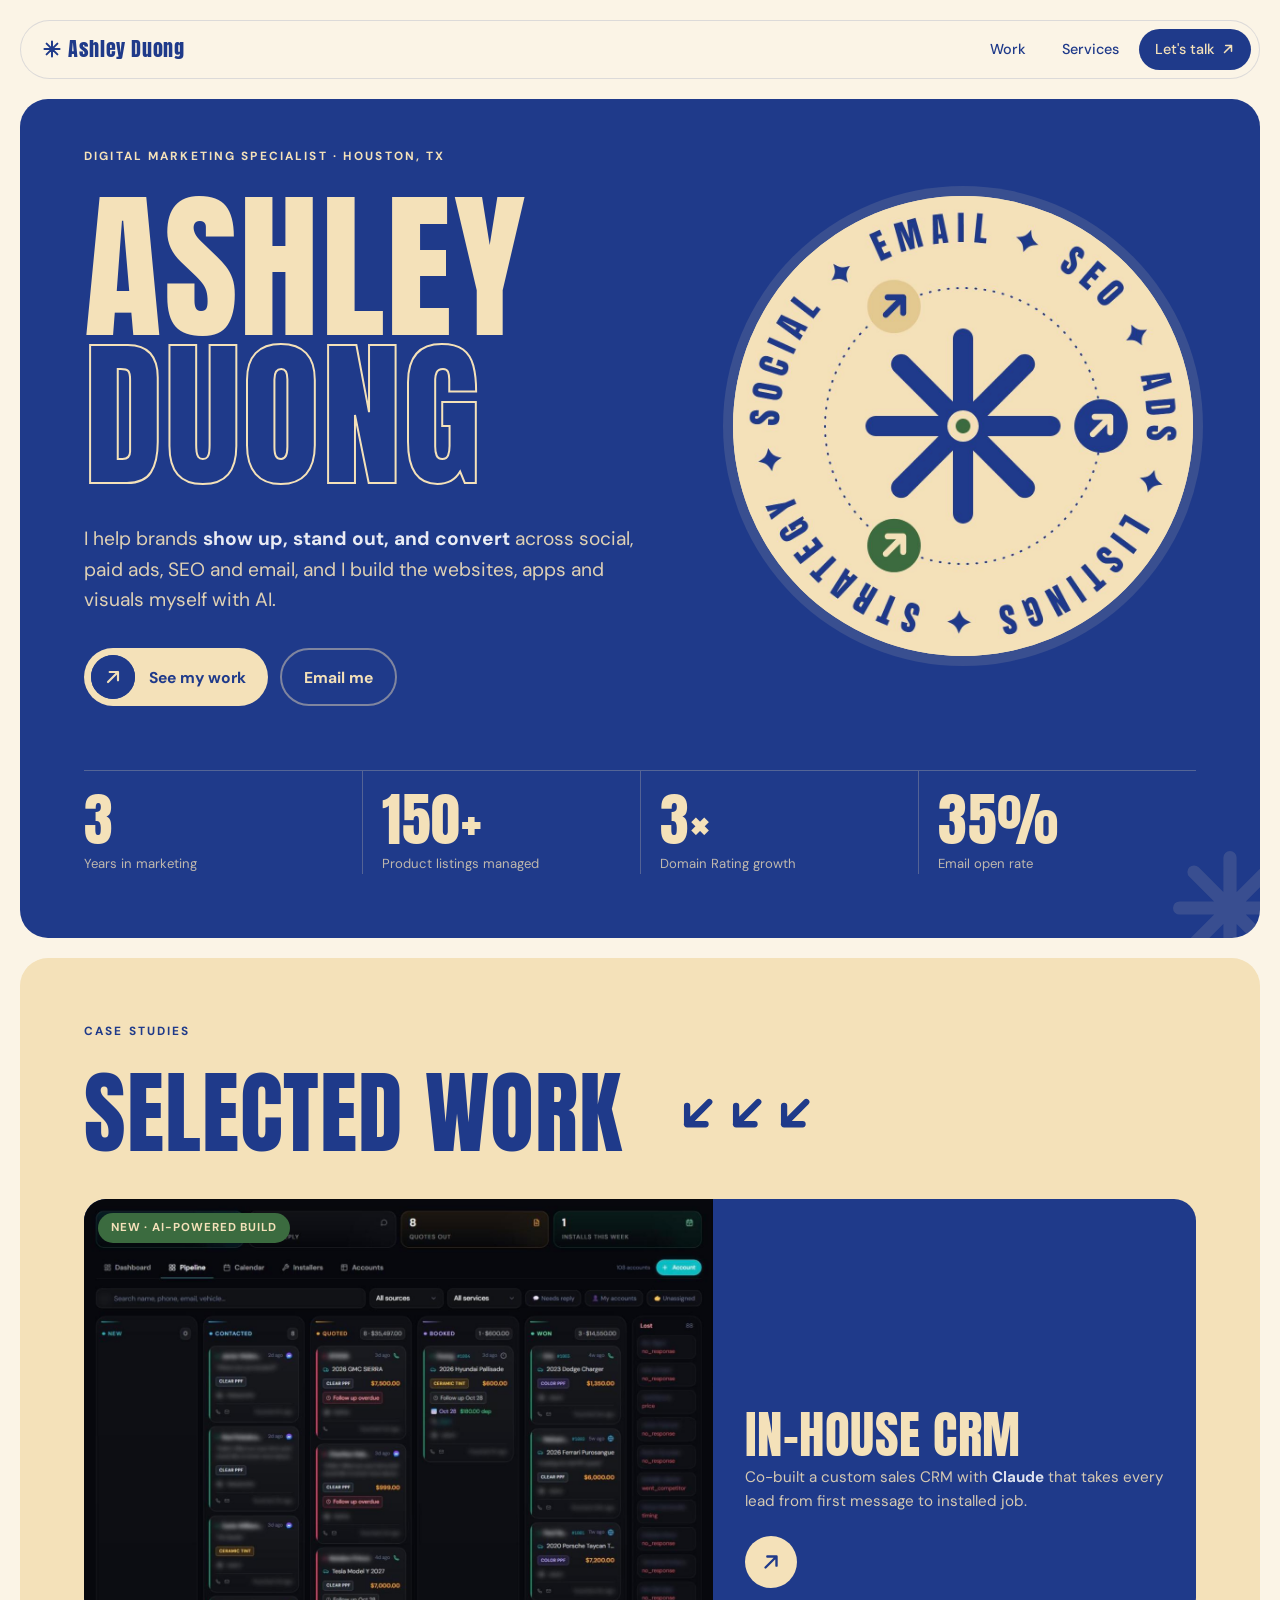
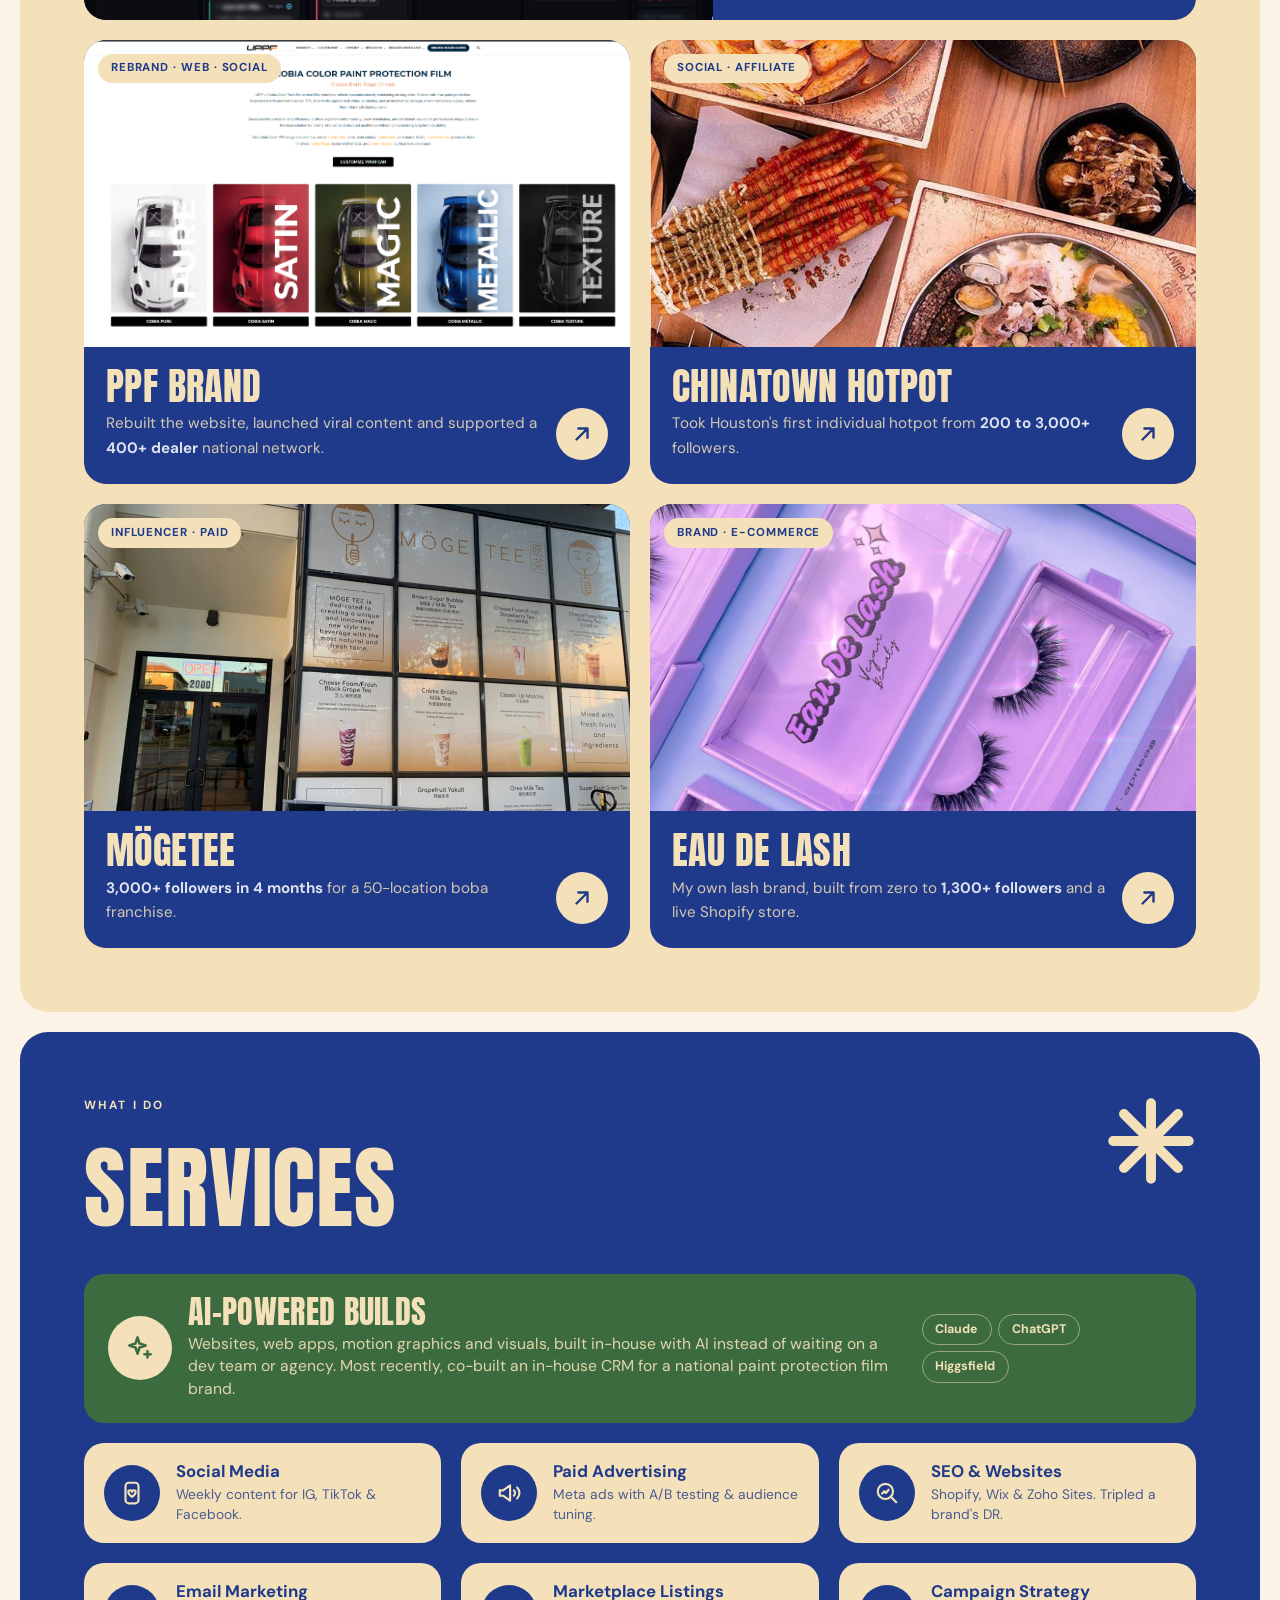
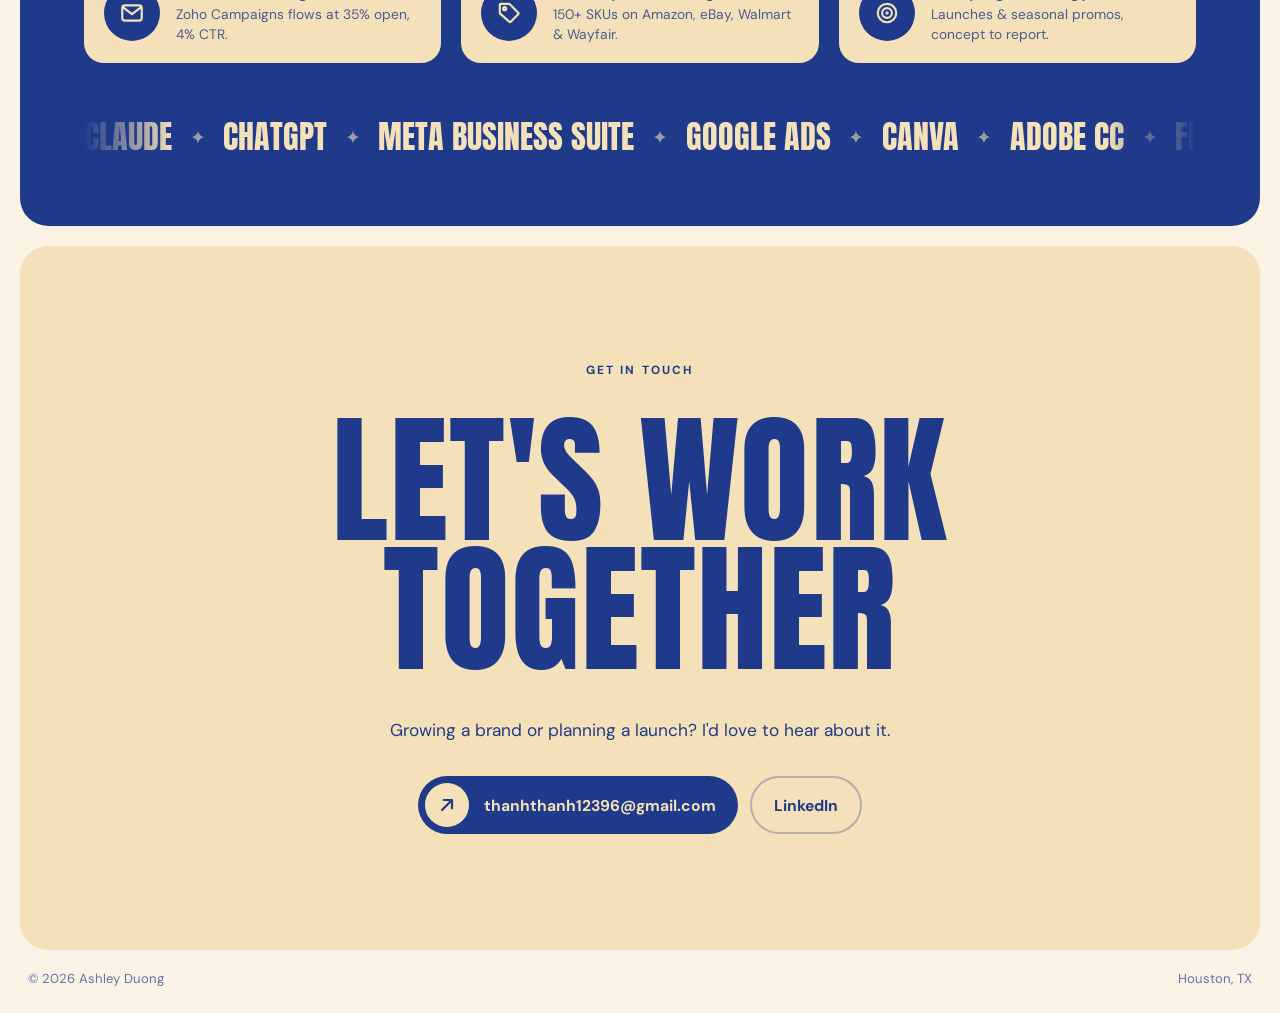
==== v2/index.html @ 80ffd915 "Remove 'I grow brands' tagline from hero title Co-Authored-By: Claude Sonnet 4.6 <noreply@anthropic." ====
<!DOCTYPE html>
<html lang="en">
<head>
  <meta charset="UTF-8" />
  <meta name="viewport" content="width=device-width, initial-scale=1.0" />
  <title>Ashley Duong · Digital Marketing Specialist</title>
  <meta name="description" content="Ashley Duong, Houston-based digital marketer: social, paid ads, SEO, email and e-commerce listings." />
  <link rel="preconnect" href="https://fonts.googleapis.com" />
  <link rel="preconnect" href="https://fonts.gstatic.com" crossorigin />
  <link href="https://fonts.googleapis.com/css2?family=Anton&family=DM+Sans:opsz,wght@9..40,400;9..40,500;9..40,700&display=swap" rel="stylesheet" />
  <link rel="stylesheet" href="assets/site.css" />
</head>
<body>

  <!-- icon sprite -->
  <svg width="0" height="0" style="position:absolute" aria-hidden="true">
    <symbol id="i-arrow" viewBox="0 0 24 24"><path d="M6 18 18 6M8 6h10v10" fill="none" stroke="currentColor" stroke-width="2.6" stroke-linecap="round" stroke-linejoin="round"/></symbol>
    <symbol id="i-chev" viewBox="0 0 24 24"><path d="M18 6 6 18M6 8v10h10" fill="none" stroke="currentColor" stroke-width="3.4" stroke-linecap="round" stroke-linejoin="round"/></symbol>
    <symbol id="i-burst" viewBox="0 0 100 100"><g stroke="currentColor" stroke-width="11" stroke-linecap="round"><path d="M50 8v84M8 50h84M20 20l60 60M80 20 20 80"/></g></symbol>
    <!-- service icons: simple monoline, styled by .service-icon svg -->
    <symbol id="s-social" viewBox="0 0 24 24"><rect x="6" y="2.5" width="12" height="19" rx="3"/><path d="M12 15.6s-3.3-2-3.3-4.2a1.65 1.65 0 0 1 3.3-.5 1.65 1.65 0 0 1 3.3.5c0 2.2-3.3 4.2-3.3 4.2z"/></symbol>
    <symbol id="s-ads" viewBox="0 0 24 24"><path d="M3.5 9.5v5h3l6.5 4.5v-14l-6.5 4.5z"/><path d="M16.5 9.5a3.5 3.5 0 0 1 0 5M19.5 7a7 7 0 0 1 0 10"/></symbol>
    <symbol id="s-seo" viewBox="0 0 24 24"><circle cx="10.5" cy="10.5" r="7"/><path d="m15.5 15.5 5 5M7.5 12.5l2-2 1.5 1.5 2.5-3"/></symbol>
    <symbol id="s-email" viewBox="0 0 24 24"><rect x="3" y="5" width="18" height="14" rx="2.5"/><path d="m3.8 6.8 8.2 6.2 8.2-6.2"/></symbol>
    <symbol id="s-listings" viewBox="0 0 24 24"><path d="M3.5 12.3V4.5a1 1 0 0 1 1-1h7.8l8.2 8.2a1 1 0 0 1 0 1.4l-6.9 6.9a1 1 0 0 1-1.4 0z"/><circle cx="8" cy="8" r="1.4"/></symbol>
    <symbol id="s-ai" viewBox="0 0 24 24"><path d="M10 3.5 11.6 8.4 16.5 10l-4.9 1.6L10 16.5l-1.6-4.9L3.5 10l4.9-1.6z"/><path d="M18 14.5v5M15.5 17h5"/></symbol>
    <symbol id="s-strategy" viewBox="0 0 24 24"><circle cx="12" cy="12" r="8.5"/><circle cx="12" cy="12" r="4.5"/><circle cx="12" cy="12" r="0.6"/></symbol>
  </svg>

  <nav>
    <div class="nav-bar">
      <a href="#top" class="logo"><svg><use href="#i-burst"/></svg>Ashley Duong</a>
      <ul class="nav-links">
        <li><a href="#work">Work</a></li>
        <li class="hide-sm"><a href="#services">Services</a></li>
        <li><a href="#contact" class="nav-cta">Let's talk <svg><use href="#i-arrow"/></svg></a></li>
      </ul>
    </div>
  </nav>

  <!-- HERO -->
  <header class="slide slide--blue hero" id="top">
    <svg class="burst" style="width:120px;height:120px;right:-30px;bottom:-30px;opacity:.12"><use href="#i-burst"/></svg>
    <div class="wrap">
      <div class="hero-grid">
        <div>
          <div class="eyebrow">Digital Marketing Specialist · Houston, TX</div>
          <h1 class="display">Ashley<span class="line2">Duong</span></h1>
          <p class="hero-sub">I help brands <b>show up, stand out, and convert</b> across social, paid ads, SEO and email, and I build the websites, apps and visuals myself with AI.</p>
          <div class="hero-ctas">
            <a href="#work" class="pill"><span class="knob"><svg><use href="#i-arrow"/></svg></span>See my work</a>
            <a href="mailto:thanhthanh12396@gmail.com" class="pill pill--ghost">Email me</a>
          </div>
        </div>
        <div class="hero-visual">
          <!-- Rendered with Remotion: motion-graphics/test-video/src/PortfolioHero.tsx -->
          <video src="assets/motion/hero-loop.mp4" poster="assets/motion/hero-poster.jpg" autoplay muted loop playsinline aria-hidden="true"></video>
        </div>
      </div>

      <div class="stats">
        <div class="stat"><div class="stat-num display" data-count="3">3</div><div class="stat-label">Years in marketing</div></div>
        <div class="stat"><div class="stat-num display" data-count="150" data-suffix="+">150+</div><div class="stat-label">Product listings managed</div></div>
        <div class="stat"><div class="stat-num display" data-count="3" data-suffix="×">3×</div><div class="stat-label">Domain Rating growth</div></div>
        <div class="stat"><div class="stat-num display" data-count="35" data-suffix="%">35%</div><div class="stat-label">Email open rate</div></div>
      </div>
    </div>
  </header>

  <!-- WORK -->
  <section class="slide slide--cream" id="work">
    <div class="wrap">
      <div class="eyebrow reveal">Case studies</div>
      <h2 class="display section-head reveal">Selected work
        <span class="chevrons" aria-hidden="true"><svg><use href="#i-chev"/></svg><svg><use href="#i-chev"/></svg><svg><use href="#i-chev"/></svg></span>
      </h2>
      <div class="work-grid">
        <a class="project project--feature reveal" href="crm.html">
          <div class="project-img">
            <img src="assets/crm/pipeline.jpg" alt="Pipeline board of the in-house CRM" loading="lazy" />
            <span class="project-tag">New · AI-powered build</span>
          </div>
          <div class="project-body">
            <div>
              <h3 class="display">In-House CRM</h3>
              <p>Co-built a custom sales CRM with <b>Claude</b> that takes every lead from first message to installed job.</p>
            </div>
            <span class="arrow-btn"><svg><use href="#i-arrow"/></svg></span>
          </div>
        </a>
        <a class="project reveal" href="uppf.html">
          <div class="project-img">
            <img src="Portolio-images/Website-after/Screenshot%202026-05-20%20201746.png" alt="Rebuilt paint protection film brand website" loading="lazy" />
            <span class="project-tag">Rebrand · Web · Social</span>
          </div>
          <div class="project-body">
            <div>
              <h3 class="display">PPF Brand</h3>
              <p>Rebuilt the website, launched viral content and supported a <b>400+ dealer</b> national network.</p>
            </div>
            <span class="arrow-btn"><svg><use href="#i-arrow"/></svg></span>
          </div>
        </a>
        <a class="project reveal" href="hotpot.html">
          <div class="project-img">
            <img src="Portolio-images/Tasty-Point/Screenshot%202026-05-26%20181006.png" alt="Chinatown Hotpot social content" loading="lazy" />
            <span class="project-tag">Social · Affiliate</span>
          </div>
          <div class="project-body">
            <div>
              <h3 class="display">Chinatown Hotpot</h3>
              <p>Took Houston's first individual hotpot from <b>200 to 3,000+</b> followers.</p>
            </div>
            <span class="arrow-btn"><svg><use href="#i-arrow"/></svg></span>
          </div>
        </a>
        <a class="project reveal" href="mogetee.html">
          <div class="project-img">
            <img src="Portolio-images/Mogetee/731906F3-6FA8-49E6-BCA2-962BC30CC84A_1_105_c.jpeg" alt="MögeTee drinks campaign" loading="lazy" />
            <span class="project-tag">Influencer · Paid</span>
          </div>
          <div class="project-body">
            <div>
              <h3 class="display">MögeTee</h3>
              <p><b>3,000+ followers in 4 months</b> for a 50-location boba franchise.</p>
            </div>
            <span class="arrow-btn"><svg><use href="#i-arrow"/></svg></span>
          </div>
        </a>
        <a class="project reveal" href="eaulash.html">
          <div class="project-img">
            <img src="Portolio-images/Eaudelash/EauDeLash-newbox.jpeg" alt="Eau De Lash packaging" loading="lazy" />
            <span class="project-tag">Brand · E-commerce</span>
          </div>
          <div class="project-body">
            <div>
              <h3 class="display">Eau De Lash</h3>
              <p>My own lash brand, built from zero to <b>1,300+ followers</b> and a live Shopify store.</p>
            </div>
            <span class="arrow-btn"><svg><use href="#i-arrow"/></svg></span>
          </div>
        </a>
      </div>
    </div>
  </section>

  <!-- SERVICES -->
  <section class="slide slide--blue" id="services">
    <svg class="burst" style="width:90px;height:90px;right:clamp(20px,5vw,72px);top:clamp(28px,5vw,72px)"><use href="#i-burst"/></svg>
    <div class="wrap">
      <div class="eyebrow reveal">What I do</div>
      <h2 class="display section-head reveal">Services</h2>
      <div class="services-grid">
        <div class="service service--feature reveal">
          <span class="service-icon"><svg><use href="#s-ai"/></svg></span>
          <div><h3>AI-Powered Builds</h3><p>Websites, web apps, motion graphics and visuals, built in-house with AI instead of waiting on a dev team or agency. Most recently, co-built an in-house CRM for a national paint protection film brand.</p></div>
          <div class="ai-badges"><span>Claude</span><span>ChatGPT</span><span>Higgsfield</span></div>
        </div>
        <div class="service reveal"><span class="service-icon"><svg><use href="#s-social"/></svg></span><div><h3>Social Media</h3><p>Weekly content for IG, TikTok &amp; Facebook.</p></div></div>
        <div class="service reveal"><span class="service-icon"><svg><use href="#s-ads"/></svg></span><div><h3>Paid Advertising</h3><p>Meta ads with A/B testing &amp; audience tuning.</p></div></div>
        <div class="service reveal"><span class="service-icon"><svg><use href="#s-seo"/></svg></span><div><h3>SEO &amp; Websites</h3><p>Shopify, Wix &amp; Zoho Sites. Tripled a brand's DR.</p></div></div>
        <div class="service reveal"><span class="service-icon"><svg><use href="#s-email"/></svg></span><div><h3>Email Marketing</h3><p>Zoho Campaigns flows at 35% open, 4% CTR.</p></div></div>
        <div class="service reveal"><span class="service-icon"><svg><use href="#s-listings"/></svg></span><div><h3>Marketplace Listings</h3><p>150+ SKUs on Amazon, eBay, Walmart &amp; Wayfair.</p></div></div>
        <div class="service reveal"><span class="service-icon"><svg><use href="#s-strategy"/></svg></span><div><h3>Campaign Strategy</h3><p>Launches &amp; seasonal promos, concept to report.</p></div></div>
      </div>
    </div>
    <div class="marquee" aria-label="Tools I use">
      <div class="marquee-track">
        <span>Claude</span><span>ChatGPT</span><span>Meta Business Suite</span><span>Google Ads</span><span>Canva</span><span>Adobe CC</span><span>Figma</span><span>Shopify</span><span>Zoho CRM</span><span>Wix</span><span>Higgsfield AI</span><span>CapCut</span><span>Hootsuite</span><span>Later</span>
        <span aria-hidden="true">Claude</span><span aria-hidden="true">ChatGPT</span><span aria-hidden="true">Meta Business Suite</span><span aria-hidden="true">Google Ads</span><span aria-hidden="true">Canva</span><span aria-hidden="true">Adobe CC</span><span aria-hidden="true">Figma</span><span aria-hidden="true">Shopify</span><span aria-hidden="true">Zoho CRM</span><span aria-hidden="true">Wix</span><span aria-hidden="true">Higgsfield AI</span><span aria-hidden="true">CapCut</span><span aria-hidden="true">Hootsuite</span><span aria-hidden="true">Later</span>
      </div>
    </div>
  </section>

  <!-- CONTACT -->
  <section class="slide slide--cream contact" id="contact">
    <div class="wrap">
      <div class="eyebrow reveal">Get in touch</div>
      <h2 class="display reveal">Let's work<br>together</h2>
      <p class="reveal">Growing a brand or planning a launch? I'd love to hear about it.</p>
      <div class="contact-links reveal">
        <a href="mailto:thanhthanh12396@gmail.com" class="pill"><span class="knob"><svg><use href="#i-arrow"/></svg></span>thanhthanh12396@gmail.com</a>
        <a href="https://linkedin.com" target="_blank" rel="noopener" class="pill pill--ghost">LinkedIn</a>
      </div>
    </div>
  </section>

  <footer>
    <span>© 2026 Ashley Duong</span>
    <span>Houston, TX</span>
  </footer>

  <script>
    const reduce = matchMedia('(prefers-reduced-motion: reduce)').matches;

    // Reveal on scroll, staggered within each group
    const io = new IntersectionObserver(entries => {
      entries.forEach(e => {
        if (!e.isIntersecting) return;
        const siblings = [...e.target.parentElement.children].filter(el => el.classList.contains('reveal'));
        e.target.style.transitionDelay = (siblings.indexOf(e.target) * 70) + 'ms';
        e.target.classList.add('in');
        io.unobserve(e.target);
      });
    }, { threshold: 0.15 });
    document.querySelectorAll('.reveal').forEach(el => io.observe(el));

    // Count-up stats
    if (!reduce) {
      const statIO = new IntersectionObserver(entries => {
        entries.forEach(e => {
          if (!e.isIntersecting) return;
          const el = e.target, end = +el.dataset.count, suffix = el.dataset.suffix || '';
          const t0 = performance.now();
          const tick = now => {
            const p = Math.min(1, (now - t0) / 1200), eased = 1 - Math.pow(1 - p, 3);
            el.textContent = Math.round(end * eased) + suffix;
            if (p < 1) requestAnimationFrame(tick);
          };
          requestAnimationFrame(tick);
          statIO.unobserve(el);
        });
      }, { threshold: 0.6 });
      document.querySelectorAll('[data-count]').forEach(el => statIO.observe(el));
    } else {
      document.querySelector('.hero-visual video')?.pause();
    }
  </script>
</body>
</html>
---- v2/assets/site.css ----
*, *::before, *::after { box-sizing: border-box; margin: 0; padding: 0; }

:root {
  --blue:   #1F3A8A;
  --blue-d: #172C6B;
  --cream:  #F4E1B9;   /* matches the generated icon backgrounds */
  --paper:  #FBF4E6;
  --green:  #3B6B3F;
  --ink:    #14204A;
  --radius: 28px;
  --gutter: clamp(10px, 1.6vw, 20px);
}

html { scroll-behavior: smooth; }

body {
  font-family: 'DM Sans', system-ui, sans-serif;
  background: var(--paper);
  color: var(--ink);
  font-size: 16px;
  line-height: 1.6;
  padding: 0 var(--gutter) var(--gutter);
}

a { color: inherit; }
img, video { display: block; max-width: 100%; }

.display {
  font-family: 'Anton', Impact, sans-serif;
  font-weight: 400;
  text-transform: uppercase;
  line-height: 0.92;
  letter-spacing: 0.01em;
}

/* ── Slides: every section is a rounded panel, like the Canva brief ── */
.slide {
  border-radius: var(--radius);
  padding: clamp(28px, 5vw, 72px);
  margin-top: var(--gutter);
  position: relative;
  overflow: hidden;
  scroll-margin-top: 84px;
}
.slide--blue  { background: var(--blue);  color: var(--cream); }
.slide--cream { background: var(--cream); color: var(--blue); }
.wrap { max-width: 1180px; margin: 0 auto; position: relative; z-index: 1; }

.eyebrow {
  font-size: 0.74rem; font-weight: 700;
  letter-spacing: 0.18em; text-transform: uppercase;
}

.section-head {
  display: flex; align-items: center; gap: 0.6em;
  font-size: clamp(2.6rem, 7vw, 5.6rem);
  margin: 0.35em 0 0.5em;
}

/* ── NAV ── */
nav {
  position: sticky; top: 0; z-index: 50;
  display: flex; align-items: center; justify-content: space-between; gap: 1rem;
  padding: var(--gutter) 0 0;
}
.nav-bar {
  display: flex; align-items: center; justify-content: space-between; gap: 1rem;
  width: 100%;
  background: rgba(251,244,230,0.94);
  backdrop-filter: blur(14px);
  -webkit-backdrop-filter: blur(14px);
  border: 1.5px solid rgba(31,58,138,0.14);
  border-radius: 999px;
  padding: 8px 8px 8px 22px;
}
.logo {
  display: flex; align-items: center; gap: 0.45rem;
  font-family: 'Anton', Impact, sans-serif; font-size: 1.25rem;
  letter-spacing: 0.03em; color: var(--blue); text-decoration: none;
}
.logo svg { width: 18px; height: 18px; animation: spin 9s linear infinite; }
.nav-links { display: flex; align-items: center; gap: 4px; list-style: none; }
.nav-links a {
  display: block; text-decoration: none;
  font-size: 0.9rem; font-weight: 500; color: var(--blue);
  padding: 0.55rem 1rem; border-radius: 999px;
  transition: background 0.2s;
}
.nav-links a:hover { background: rgba(31,58,138,0.08); }
.nav-links .nav-cta { background: var(--blue); color: var(--cream); display: flex; align-items: center; gap: 0.4rem; }
.nav-links .nav-cta:hover { background: var(--blue-d); }
.nav-links .nav-cta svg { width: 14px; height: 14px; transition: transform 0.25s; }
.nav-links .nav-cta:hover svg { transform: rotate(45deg); }

/* ── Shared motion pieces ── */
@keyframes spin { to { transform: rotate(360deg); } }

.burst { position: absolute; color: var(--cream); animation: spin 14s linear infinite; pointer-events: none; }

/* ↙↙↙ chevron cluster that nudges in sequence */
.chevrons { display: inline-flex; gap: 0.08em; font-size: 0.55em; }
.chevrons svg { width: 0.9em; height: 0.9em; animation: nudge 1.8s ease-in-out infinite; }
.chevrons svg:nth-child(2) { animation-delay: 0.15s; }
.chevrons svg:nth-child(3) { animation-delay: 0.3s; }
@keyframes nudge {
  0%, 60%, 100% { transform: translate(0, 0); }
  30%           { transform: translate(-6px, 6px); }
}

/* round arrow button (template's ↗ circle) */
.arrow-btn {
  flex: none;
  width: 52px; height: 52px; border-radius: 50%;
  display: grid; place-items: center;
  background: var(--cream); color: var(--blue);
  transition: background 0.25s, color 0.25s, transform 0.25s;
}
.arrow-btn svg { width: 22px; height: 22px; transition: transform 0.35s cubic-bezier(.3,1.6,.5,1); }

/* pill "toggle" button (template's knob + arrow) */
.pill {
  display: inline-flex; align-items: center; gap: 0.9rem;
  text-decoration: none; font-weight: 700; font-size: 0.98rem;
  padding: 7px 22px 7px 7px; border-radius: 999px;
  background: var(--cream); color: var(--blue);
  position: relative; isolation: isolate;
  transition: color 0.35s;
}
.pill .knob {
  width: 44px; height: 44px; border-radius: 50%;
  background: var(--blue); color: var(--cream);
  display: grid; place-items: center; flex: none;
  transition: transform 0.45s cubic-bezier(.5,0,.2,1.3);
}
.pill .knob svg { width: 20px; height: 20px; }
.pill::before {
  content: ''; position: absolute; inset: 7px; right: auto;
  width: 44px; border-radius: 999px; background: var(--blue);
  z-index: -1; transition: width 0.45s cubic-bezier(.5,0,.2,1.3);
}
.pill:hover { color: var(--cream); }
.pill:hover::before { width: calc(100% - 14px); }
.pill:hover .knob { transform: rotate(-45deg); }

.pill--ghost {
  background: transparent; color: var(--cream);
  border: 2px solid rgba(244,225,185,0.45);
  padding: 0 22px; height: 58px;
}
.pill--ghost::before { display: none; }
.pill--ghost:hover { background: rgba(244,225,185,0.1); }

/* ── HERO ── */
.hero { padding-top: clamp(28px, 4vw, 48px); }
.hero-grid {
  display: grid; grid-template-columns: 1.25fr 1fr;
  gap: clamp(28px, 5vw, 64px); align-items: center;
}
.hero h1 { font-size: clamp(4rem, 12.5vw, 10.5rem); margin: 0.18em 0 0.22em; }
.hero h1 .line2 { display: block; color: transparent; -webkit-text-stroke: 2px var(--cream); }
.hero-sub { font-size: clamp(1.02rem, 1.6vw, 1.2rem); max-width: 34em; opacity: 0.9; }
.hero-sub b { color: #fff; font-weight: 700; }
.hero-ctas { display: flex; flex-wrap: wrap; gap: 12px; margin-top: 2rem; }

.hero-visual {
  aspect-ratio: 1; border-radius: 50%;
  overflow: hidden; background: var(--cream);
  box-shadow: 0 0 0 10px rgba(244,225,185,0.12);
  width: min(100%, 460px); justify-self: center;
}
.hero-visual video { width: 100%; height: 100%; object-fit: cover; }

.stats {
  display: grid; grid-template-columns: repeat(4, 1fr);
  margin-top: clamp(36px, 5vw, 64px);
  border-top: 1.5px solid rgba(244,225,185,0.25);
}
.stat { padding: 1.4rem 1rem 0 0; }
.stat + .stat { padding-left: 1.2rem; border-left: 1.5px solid rgba(244,225,185,0.25); }
.stat-num { font-size: clamp(2.2rem, 4.5vw, 3.6rem); }
.stat-label { font-size: 0.82rem; opacity: 0.75; margin-top: 0.4rem; }

/* ── WORK ── */
.work-grid { display: grid; grid-template-columns: repeat(2, 1fr); gap: var(--gutter); }
.project {
  display: flex; flex-direction: column;
  background: var(--blue); color: var(--cream);
  border-radius: 22px; overflow: hidden; text-decoration: none;
  transition: transform 0.35s cubic-bezier(.3,1.4,.5,1), box-shadow 0.35s;
}
.project:hover { transform: translateY(-6px); box-shadow: 0 22px 40px rgba(31,58,138,0.28); }
.project-img { aspect-ratio: 16 / 9; overflow: hidden; position: relative; }
.project-img img { width: 100%; height: 100%; object-fit: cover; transition: transform 0.6s ease; }
.project:hover .project-img img { transform: scale(1.05); }
.project-tag {
  position: absolute; top: 14px; left: 14px;
  background: var(--cream); color: var(--blue);
  font-size: 0.72rem; font-weight: 700; letter-spacing: 0.08em; text-transform: uppercase;
  padding: 0.35rem 0.8rem; border-radius: 999px;
}
.project-body { display: flex; align-items: flex-end; justify-content: space-between; gap: 1rem; padding: 22px 22px 24px; }
.project h3 { font-size: clamp(1.8rem, 3vw, 2.5rem); margin-bottom: 0.45rem; }
.project p { font-size: 0.95rem; opacity: 0.85; }
.project p b { color: #fff; }
.project:hover .arrow-btn { background: #fff; }
.project:hover .arrow-btn svg { transform: rotate(45deg); }

/* ── SERVICES ── */
.services-grid { display: grid; grid-template-columns: repeat(3, 1fr); gap: var(--gutter); }
.service {
  display: flex; align-items: center; gap: 16px;
  background: var(--cream); color: var(--blue);
  border-radius: 20px; padding: 18px 20px;
}
.service-icon {
  width: 56px; height: 56px; border-radius: 50%; flex: none;
  display: grid; place-items: center;
  background: var(--blue); color: var(--cream);
  transition: transform 0.4s cubic-bezier(.3,1.6,.5,1);
}
.service-icon svg {
  width: 26px; height: 26px;
  fill: none; stroke: currentColor; stroke-width: 2; stroke-linecap: round; stroke-linejoin: round;
}
.service:hover .service-icon { transform: rotate(-10deg) scale(1.08); }

/* featured full-width card for the AI skill */
.service--feature {
  grid-column: 1 / -1;
  background: var(--green); color: var(--cream);
  padding: 22px 24px;
}
.service--feature .service-icon { width: 64px; height: 64px; background: var(--cream); color: var(--green); }
.service--feature .service-icon svg { width: 30px; height: 30px; }
.service.service--feature h3 { line-height: 1; margin-bottom: 0.3rem; font-family: 'Anton', Impact, sans-serif; font-weight: 400; font-size: clamp(1.5rem, 2.6vw, 2rem); text-transform: uppercase; letter-spacing: 0.01em; }
.service.service--feature p { font-size: 0.98rem; opacity: 0.9; max-width: 46em; }
.ai-badges { display: flex; flex-wrap: wrap; gap: 6px; margin-left: auto; }
.ai-badges span {
  font-size: 0.78rem; font-weight: 700; white-space: nowrap;
  border: 1.5px solid rgba(244,225,185,0.5); border-radius: 999px; padding: 0.3rem 0.8rem;
}
@media (max-width: 900px) {
  .service--feature { flex-wrap: wrap; }
  .ai-badges { margin-left: 0; width: 100%; }
}
.service h3 { font-size: 1.05rem; font-weight: 700; line-height: 1.25; }
.service p { font-size: 0.86rem; opacity: 0.8; line-height: 1.45; margin-top: 0.2rem; }

.marquee {
  margin-top: clamp(28px, 4vw, 48px);
  overflow: hidden;
  -webkit-mask-image: linear-gradient(90deg, transparent, #000 8%, #000 92%, transparent);
          mask-image: linear-gradient(90deg, transparent, #000 8%, #000 92%, transparent);
}
.marquee-track { display: flex; width: max-content; animation: scroll 38s linear infinite; }
.marquee:hover .marquee-track { animation-play-state: paused; }
.marquee span {
  display: flex; align-items: center; gap: 1.1rem; padding-right: 1.1rem;
  font-family: 'Anton', Impact, sans-serif; font-size: clamp(1.4rem, 2.6vw, 2rem);
  text-transform: uppercase; white-space: nowrap;
}
.marquee span::after { content: '✦'; font-size: 0.6em; color: var(--cream); opacity: 0.6; }
@keyframes scroll { to { transform: translateX(-50%); } }

/* ── CONTACT ── */
.contact { text-align: center; padding-block: clamp(56px, 9vw, 120px); }
.contact h2 { font-size: clamp(3.4rem, 11vw, 9rem); margin: 0.25em 0 0.3em; }
.contact p { max-width: 30em; margin: 0 auto 2rem; font-size: 1.08rem; }
.contact .pill { background: var(--blue); color: var(--cream); }
.contact .pill .knob { background: var(--cream); color: var(--blue); }
.contact .pill::before { background: var(--green); }
.contact-links { display: flex; justify-content: center; flex-wrap: wrap; gap: 12px; }
.contact .pill--ghost { background: transparent; color: var(--blue); border-color: rgba(31,58,138,0.3); }
.contact .pill--ghost:hover { background: rgba(31,58,138,0.07); }

footer {
  display: flex; justify-content: space-between; flex-wrap: wrap; gap: 0.5rem;
  font-size: 0.82rem; color: var(--blue); opacity: 0.7;
  padding: 18px 8px 4px;
}

/* ── Reveal on scroll ── */
.reveal { opacity: 0; transform: translateY(28px); transition: opacity 0.7s ease, transform 0.7s cubic-bezier(.2,.8,.2,1); }
.reveal.in { opacity: 1; transform: none; }

@media (max-width: 900px) {
  .hero-grid { grid-template-columns: 1fr; }
  .hero-visual { width: min(78%, 360px); }
  .stats { grid-template-columns: repeat(2, 1fr); }
  .stat:nth-child(3) { padding-left: 0; border-left: 0; }
  .work-grid, .services-grid { grid-template-columns: 1fr; }
}
@media (max-width: 560px) {
  .nav-bar { padding-left: 16px; }
  .nav-links .hide-sm { display: none; }
  .nav-links a { padding: 0.5rem 0.75rem; font-size: 0.85rem; }
  .hero h1 .line2 { -webkit-text-stroke-width: 1.5px; }
  .stat { padding-right: 0.5rem; }
}

/* ── Featured (full-width) project card ── */
.project--feature { grid-column: 1 / -1; flex-direction: row; }
.project--feature .project-img { flex: 1.5; aspect-ratio: auto; min-height: 320px; }
.project--feature .project-img img { object-position: left top; }
.project--feature .project-body { flex: 1; flex-direction: column; align-items: flex-start; justify-content: flex-end; padding: 32px; gap: 1.4rem; }
.project--feature h3 { font-size: clamp(2.2rem, 4vw, 3.4rem); }
.project--feature .project-tag { background: var(--green); color: var(--cream); }

/* ── Case study pages ── */
.back-link { display: inline-flex; align-items: center; gap: 0.4rem; font-size: 0.9rem; font-weight: 700; text-decoration: none; opacity: 0.85; }
.back-link svg { width: 14px; height: 14px; transform: rotate(-135deg); }
.back-link:hover { opacity: 1; }
.cs-hero h1 { font-size: clamp(3.6rem, 10vw, 8rem); margin: 0.2em 0 0.25em; }
.cs-lede { font-size: clamp(1.05rem, 1.7vw, 1.25rem); max-width: 38em; opacity: 0.92; }
.cs-meta {
  display: grid; grid-template-columns: repeat(4, 1fr);
  margin: clamp(28px, 4vw, 48px) 0;
  border-top: 1.5px solid rgba(244,225,185,0.25);
}
.cs-meta div { padding: 1.1rem 1rem 0 0; }
.cs-meta div + div { padding-left: 1.2rem; border-left: 1.5px solid rgba(244,225,185,0.25); }
.cs-meta dt { font-size: 0.72rem; font-weight: 700; letter-spacing: 0.14em; text-transform: uppercase; opacity: 0.65; }
.cs-meta dd { font-weight: 700; margin-top: 0.3rem; }

/* screenshot in a little browser frame */
.shot { border-radius: 18px; overflow: hidden; background: #0b0c10; box-shadow: 0 24px 60px rgba(10,16,40,0.35); }
.shot-bar { display: flex; gap: 7px; padding: 12px 14px; background: #16171d; }
.shot-bar i { width: 11px; height: 11px; border-radius: 50%; background: rgba(255,255,255,0.18); }
.shot img { width: 100%; }
.shot-caption { font-size: 0.85rem; margin-top: 0.8rem; opacity: 0.75; }

.cs-features { display: grid; grid-template-columns: repeat(3, 1fr); gap: var(--gutter); }
.cs-feature { background: var(--blue); color: var(--cream); border-radius: 20px; padding: 24px; }
.cs-feature .service-icon { background: var(--cream); color: var(--blue); margin-bottom: 1rem; }
.cs-feature h3 { font-size: 1.15rem; margin-bottom: 0.4rem; }
.cs-feature p { font-size: 0.95rem; opacity: 0.85; }

.cs-shots { display: grid; grid-template-columns: 1.35fr 1fr; gap: clamp(16px, 3vw, 32px); align-items: start; }

.flow { display: flex; flex-wrap: wrap; align-items: center; gap: 8px; margin-top: 1.5rem; }
.flow span {
  font-family: 'Anton', Impact, sans-serif; text-transform: uppercase; font-size: clamp(1rem, 1.8vw, 1.35rem);
  padding: 0.45rem 1rem; border-radius: 999px; border: 2px solid rgba(244,225,185,0.5);
}
.flow span:last-child { background: var(--cream); color: var(--blue); border-color: var(--cream); }
.flow svg { width: 16px; height: 16px; opacity: 0.6; transform: rotate(45deg); }

.cs-hero .stats { margin-top: 0; }
.cs-challenge { font-size: clamp(1.05rem, 1.7vw, 1.22rem); max-width: 44em; margin-bottom: clamp(24px, 3vw, 36px); }
.cs-features--4 { grid-template-columns: repeat(2, 1fr); }
.cs-num {
  width: 48px; height: 48px; border-radius: 50%; display: grid; place-items: center; margin-bottom: 1rem;
  background: var(--cream); color: var(--blue); font-family: 'Anton', Impact, sans-serif; font-size: 1.1rem;
}
.cs-feature .hl {
  margin-top: 1rem; padding-top: 0.9rem; border-top: 1.5px solid rgba(244,225,185,0.25);
  font-size: 0.86rem; font-weight: 700; opacity: 1;
}
.cs-result {
  margin-top: clamp(28px, 4vw, 48px); padding: clamp(22px, 3vw, 32px);
  border-radius: 20px; background: var(--green); color: var(--cream);
  font-size: clamp(1.05rem, 1.8vw, 1.3rem); line-height: 1.5;
}
.cs-result b { color: #fff; }

/* before / after */
.ba { display: grid; grid-template-columns: 1fr 1fr; gap: clamp(16px, 3vw, 32px); }
.ba-label {
  display: inline-block; margin-bottom: 0.7rem; padding: 0.3rem 0.9rem; border-radius: 999px;
  font-size: 0.74rem; font-weight: 700; letter-spacing: 0.12em; text-transform: uppercase;
  border: 1.5px solid currentColor;
}
.ba .after .ba-label { background: var(--cream); color: var(--blue); border-color: var(--cream); }
.ba img { border-radius: 14px; width: 100%; aspect-ratio: 16 / 10; object-fit: cover; object-position: top; }

.tools { display: grid; grid-template-columns: 1fr 1fr; gap: var(--gutter); margin-top: clamp(28px, 4vw, 48px); }
.tool { background: var(--cream); color: var(--blue); border-radius: 20px; overflow: hidden; }
.tool img { width: 100%; aspect-ratio: 16 / 9; object-fit: cover; object-position: top; }
.tool div { padding: 20px 22px 24px; }
.tool h3 { font-size: 1.15rem; margin-bottom: 0.4rem; }
.tool p { font-size: 0.93rem; opacity: 0.85; }

/* gallery + lightbox */
.gallery { columns: 3 220px; column-gap: var(--gutter); }
.gallery a {
  display: block; break-inside: avoid; margin-bottom: var(--gutter);
  border-radius: 14px; overflow: hidden; cursor: zoom-in; background: rgba(0,0,0,0.1);
}
.gallery img { width: 100%; transition: transform 0.5s ease; }
.gallery a:hover img { transform: scale(1.04); }
.gallery-note { margin-top: 0.5rem; font-size: 0.9rem; }
.gallery-note a { font-weight: 700; }

.lightbox {
  position: fixed; inset: 0; z-index: 100; display: none; place-items: center;
  background: rgba(10,16,40,0.9); padding: 24px; cursor: zoom-out;
}
.lightbox.open { display: grid; }
.lightbox img { max-width: min(1100px, 100%); max-height: 88vh; border-radius: 12px; }

.cs-next { text-align: center; padding-block: clamp(56px, 8vw, 104px); }
.cs-next h2 { font-size: clamp(3rem, 9vw, 7rem); margin: 0.25em 0 0.45em; }
.cs-next .contact-links { display: flex; justify-content: center; flex-wrap: wrap; gap: 12px; }
.next-link { display: block; text-decoration: none; margin-top: 0.4em; }
.next-link:hover { opacity: 0.85; }

@media (max-width: 900px) {
  .cs-features--4, .ba, .tools { grid-template-columns: 1fr; }
  .project--feature { flex-direction: column; }
  .project--feature .project-img { min-height: 0; aspect-ratio: 16 / 10; }
  .project--feature .project-body { flex-direction: row; align-items: flex-end; padding: 22px 22px 24px; }
  .cs-meta { grid-template-columns: repeat(2, 1fr); }
  .cs-meta div:nth-child(3) { padding-left: 0; border-left: 0; }
  .cs-features, .cs-shots { grid-template-columns: 1fr; }
  .cs-burst { width: 64px !important; height: 64px !important; top: 24px !important; right: 20px !important; opacity: 0.35 !important; }
}

@media (prefers-reduced-motion: reduce) {
  *, *::before, *::after { animation: none !important; transition: none !important; }
  .reveal { opacity: 1; transform: none; }
  html { scroll-behavior: auto; }
}
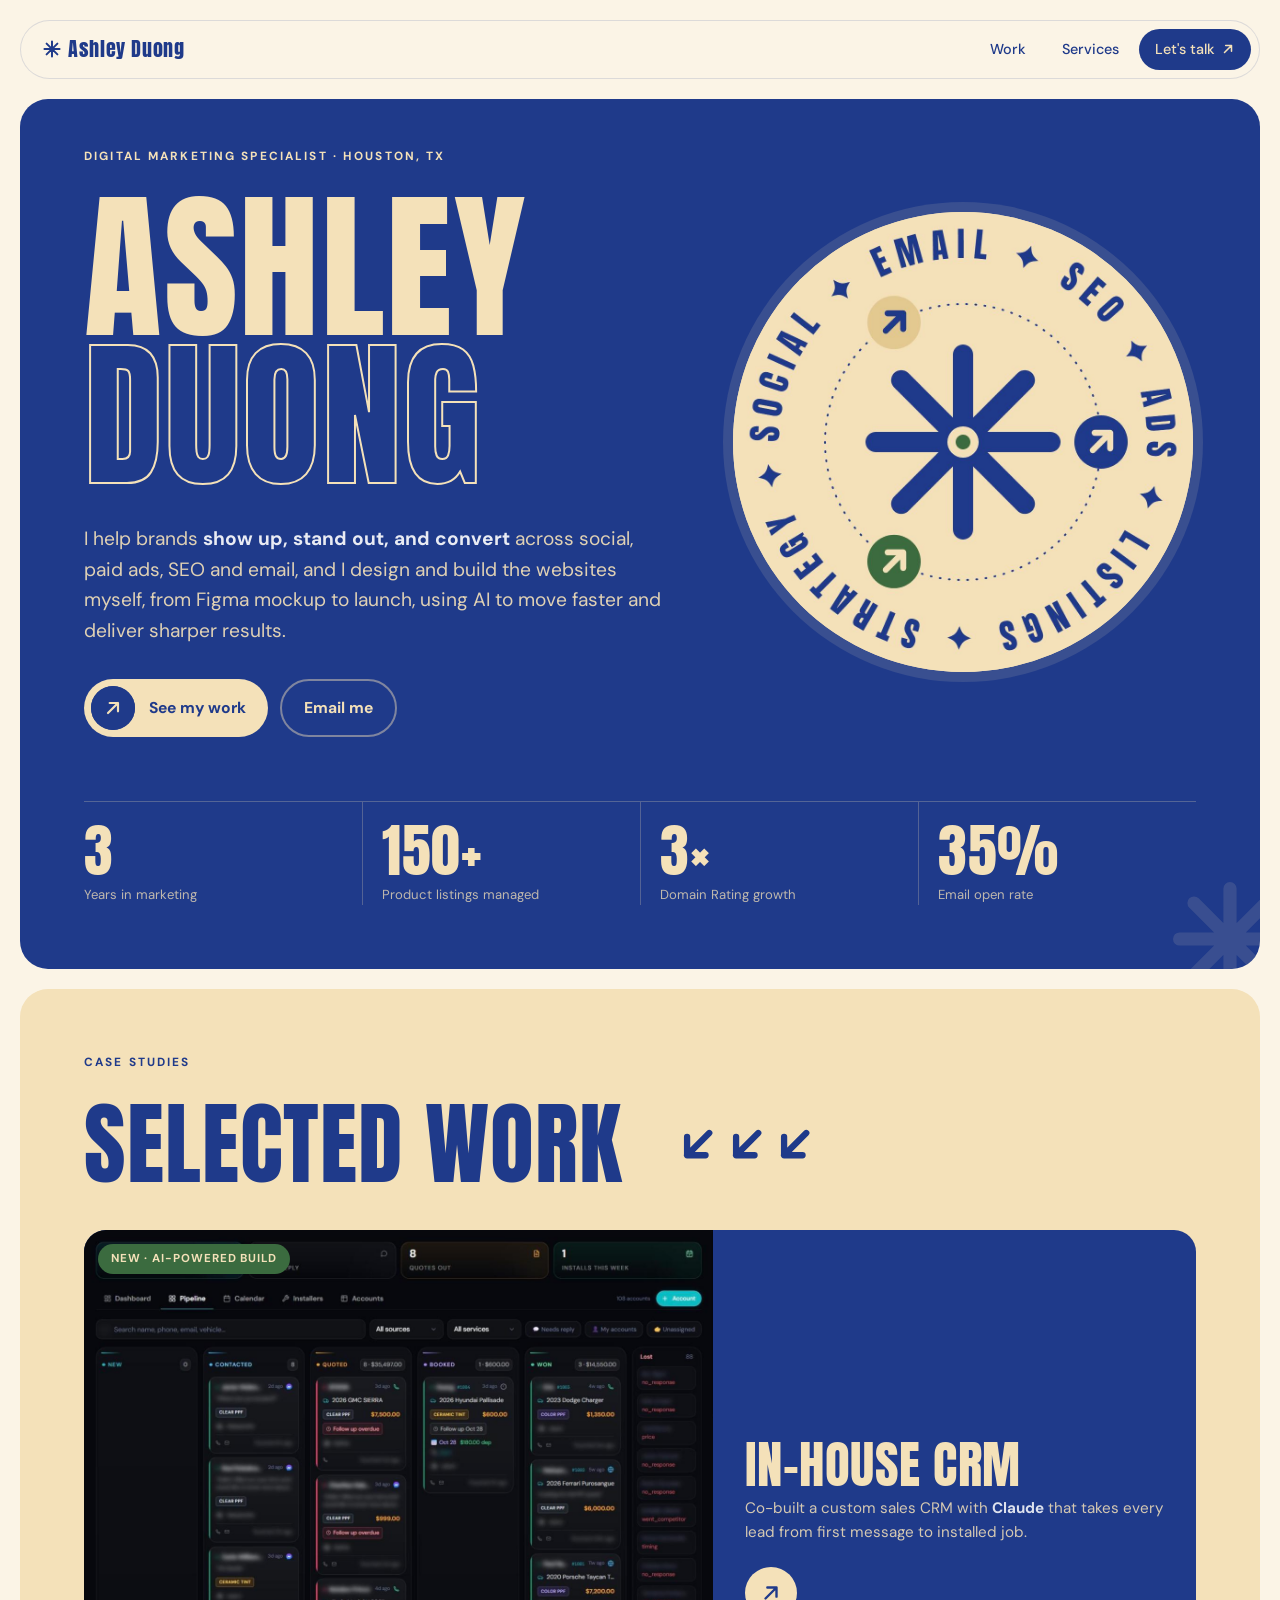
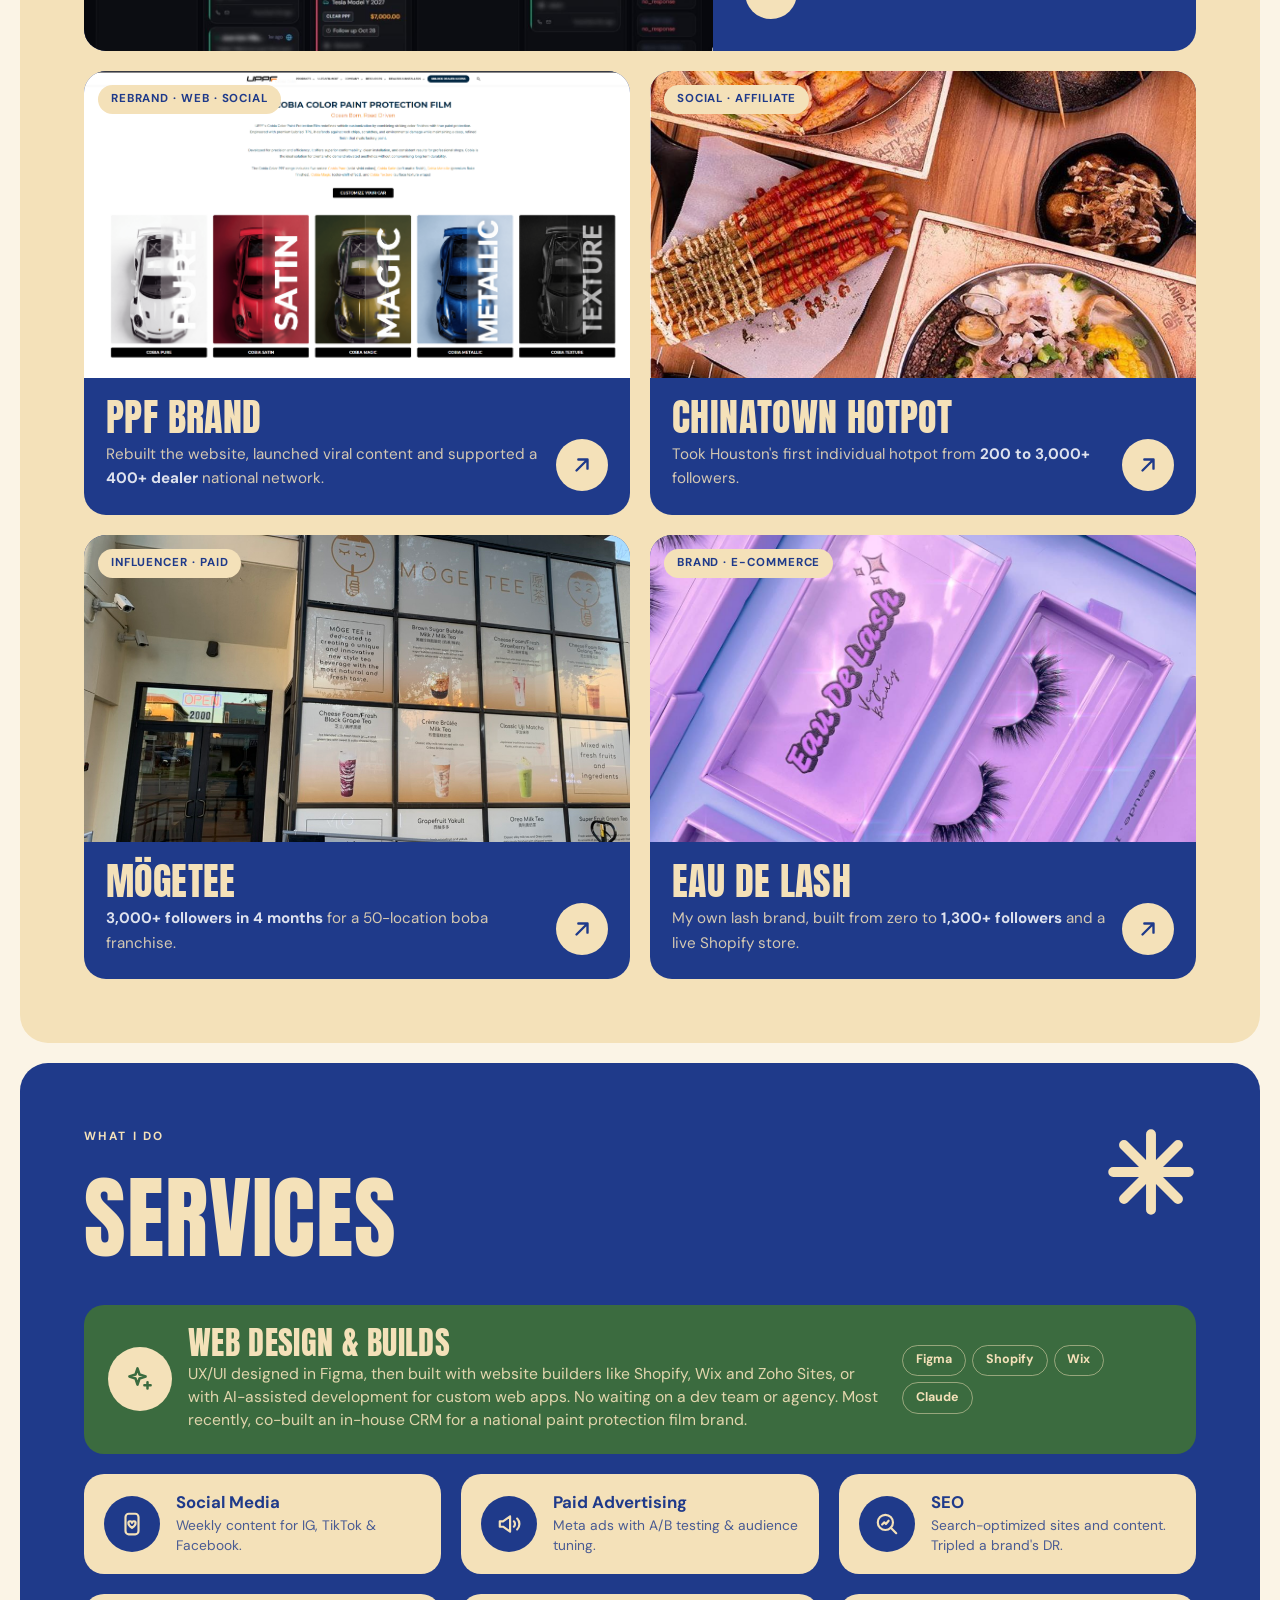
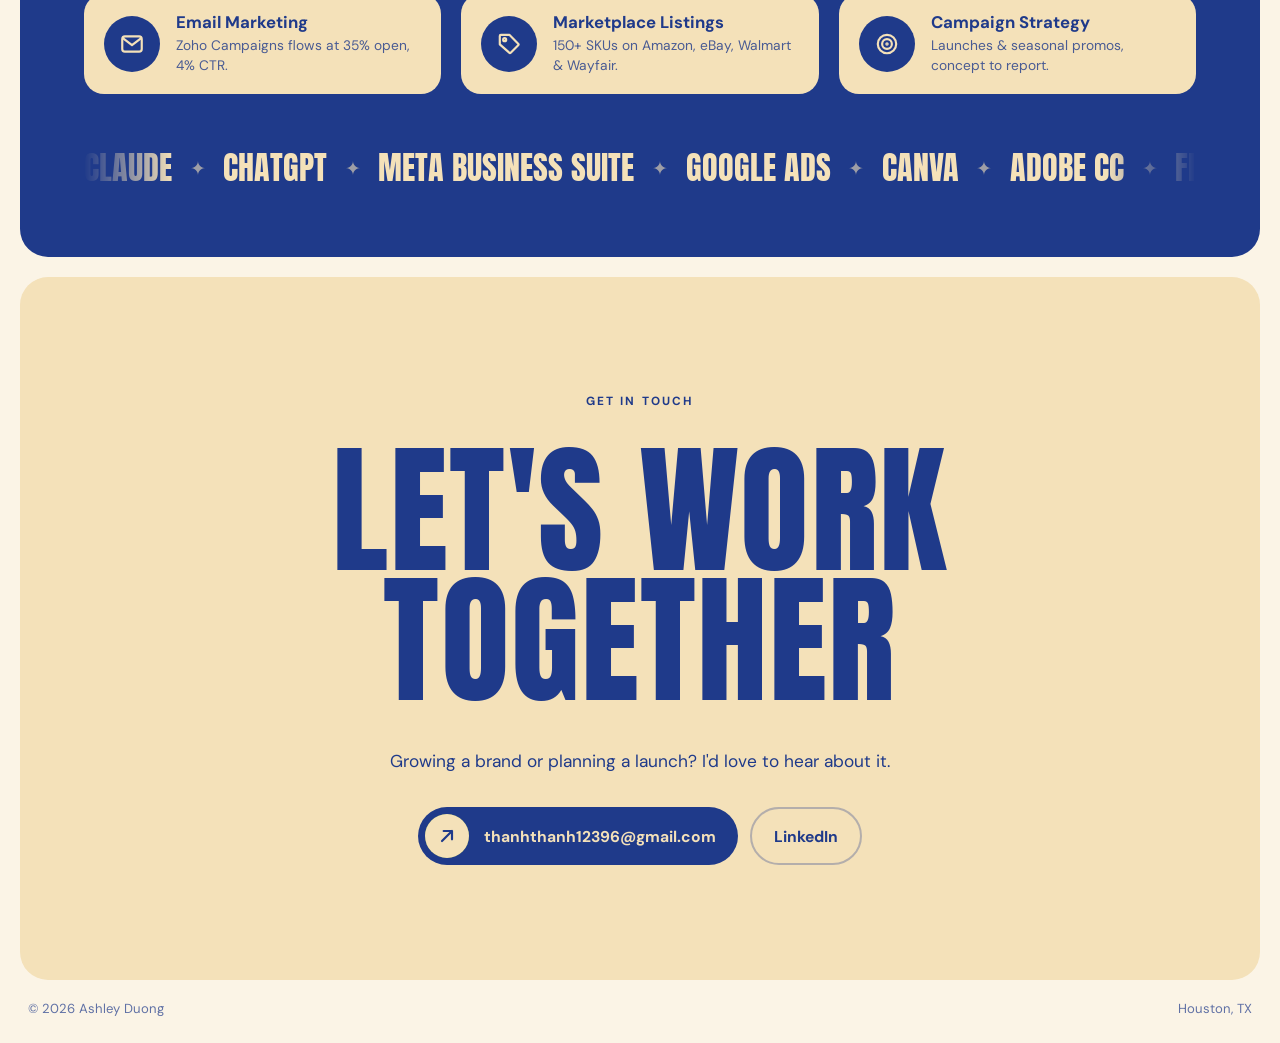
==== commit 3f926ee0: "Reframe v2 web services around Figma design and builders Lead with UX/UI design in Figma and website" ====
--- a/v2/index.html
+++ b/v2/index.html
@@ -4,7 +4,7 @@
   <meta charset="UTF-8" />
   <meta name="viewport" content="width=device-width, initial-scale=1.0" />
   <title>Ashley Duong · Digital Marketing Specialist</title>
-  <meta name="description" content="Ashley Duong, Houston-based digital marketer: social, paid ads, SEO, email and e-commerce listings." />
+  <meta name="description" content="Ashley Duong, Houston-based digital marketer: social, paid ads, SEO, email, e-commerce listings and web design." />
   <link rel="preconnect" href="https://fonts.googleapis.com" />
   <link rel="preconnect" href="https://fonts.gstatic.com" crossorigin />
   <link href="https://fonts.googleapis.com/css2?family=Anton&family=DM+Sans:opsz,wght@9..40,400;9..40,500;9..40,700&display=swap" rel="stylesheet" />
@@ -46,7 +46,7 @@
         <div>
           <div class="eyebrow">Digital Marketing Specialist · Houston, TX</div>
           <h1 class="display">Ashley<span class="line2">Duong</span></h1>
-          <p class="hero-sub">I help brands <b>show up, stand out, and convert</b> across social, paid ads, SEO and email, and I build the websites, apps and visuals myself with AI.</p>
+          <p class="hero-sub">I help brands <b>show up, stand out, and convert</b> across social, paid ads, SEO and email, and I design and build the websites myself, from Figma mockup to launch, using AI to move faster and deliver sharper results.</p>
           <div class="hero-ctas">
             <a href="#work" class="pill"><span class="knob"><svg><use href="#i-arrow"/></svg></span>See my work</a>
             <a href="mailto:thanhthanh12396@gmail.com" class="pill pill--ghost">Email me</a>
@@ -153,12 +153,12 @@
       <div class="services-grid">
         <div class="service service--feature reveal">
           <span class="service-icon"><svg><use href="#s-ai"/></svg></span>
-          <div><h3>AI-Powered Builds</h3><p>Websites, web apps, motion graphics and visuals, built in-house with AI instead of waiting on a dev team or agency. Most recently, co-built an in-house CRM for a national paint protection film brand.</p></div>
-          <div class="ai-badges"><span>Claude</span><span>ChatGPT</span><span>Higgsfield</span></div>
+          <div><h3>Web Design &amp; Builds</h3><p>UX/UI designed in Figma, then built with website builders like Shopify, Wix and Zoho Sites, or with AI-assisted development for custom web apps. No waiting on a dev team or agency. Most recently, co-built an in-house CRM for a national paint protection film brand.</p></div>
+          <div class="ai-badges"><span>Figma</span><span>Shopify</span><span>Wix</span><span>Claude</span></div>
         </div>
         <div class="service reveal"><span class="service-icon"><svg><use href="#s-social"/></svg></span><div><h3>Social Media</h3><p>Weekly content for IG, TikTok &amp; Facebook.</p></div></div>
         <div class="service reveal"><span class="service-icon"><svg><use href="#s-ads"/></svg></span><div><h3>Paid Advertising</h3><p>Meta ads with A/B testing &amp; audience tuning.</p></div></div>
-        <div class="service reveal"><span class="service-icon"><svg><use href="#s-seo"/></svg></span><div><h3>SEO &amp; Websites</h3><p>Shopify, Wix &amp; Zoho Sites. Tripled a brand's DR.</p></div></div>
+        <div class="service reveal"><span class="service-icon"><svg><use href="#s-seo"/></svg></span><div><h3>SEO</h3><p>Search-optimized sites and content. Tripled a brand's DR.</p></div></div>
         <div class="service reveal"><span class="service-icon"><svg><use href="#s-email"/></svg></span><div><h3>Email Marketing</h3><p>Zoho Campaigns flows at 35% open, 4% CTR.</p></div></div>
         <div class="service reveal"><span class="service-icon"><svg><use href="#s-listings"/></svg></span><div><h3>Marketplace Listings</h3><p>150+ SKUs on Amazon, eBay, Walmart &amp; Wayfair.</p></div></div>
         <div class="service reveal"><span class="service-icon"><svg><use href="#s-strategy"/></svg></span><div><h3>Campaign Strategy</h3><p>Launches &amp; seasonal promos, concept to report.</p></div></div>
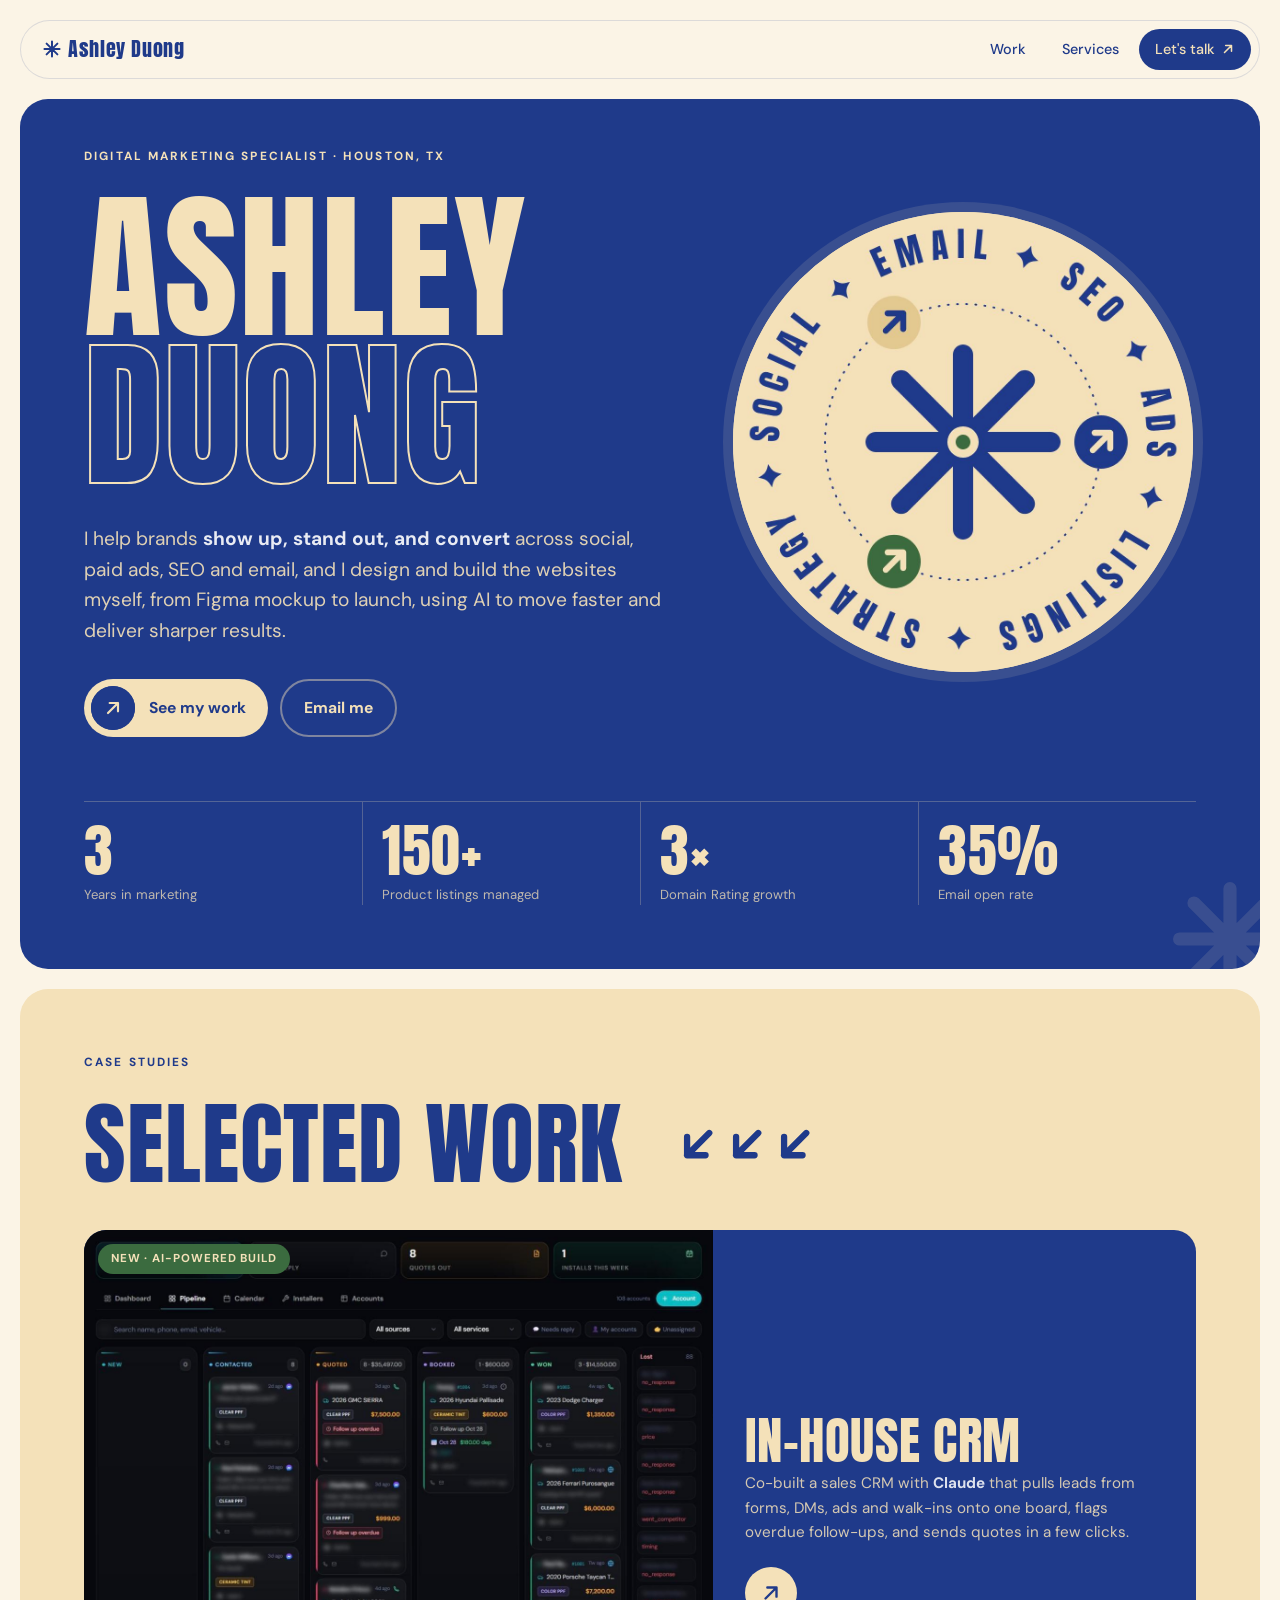
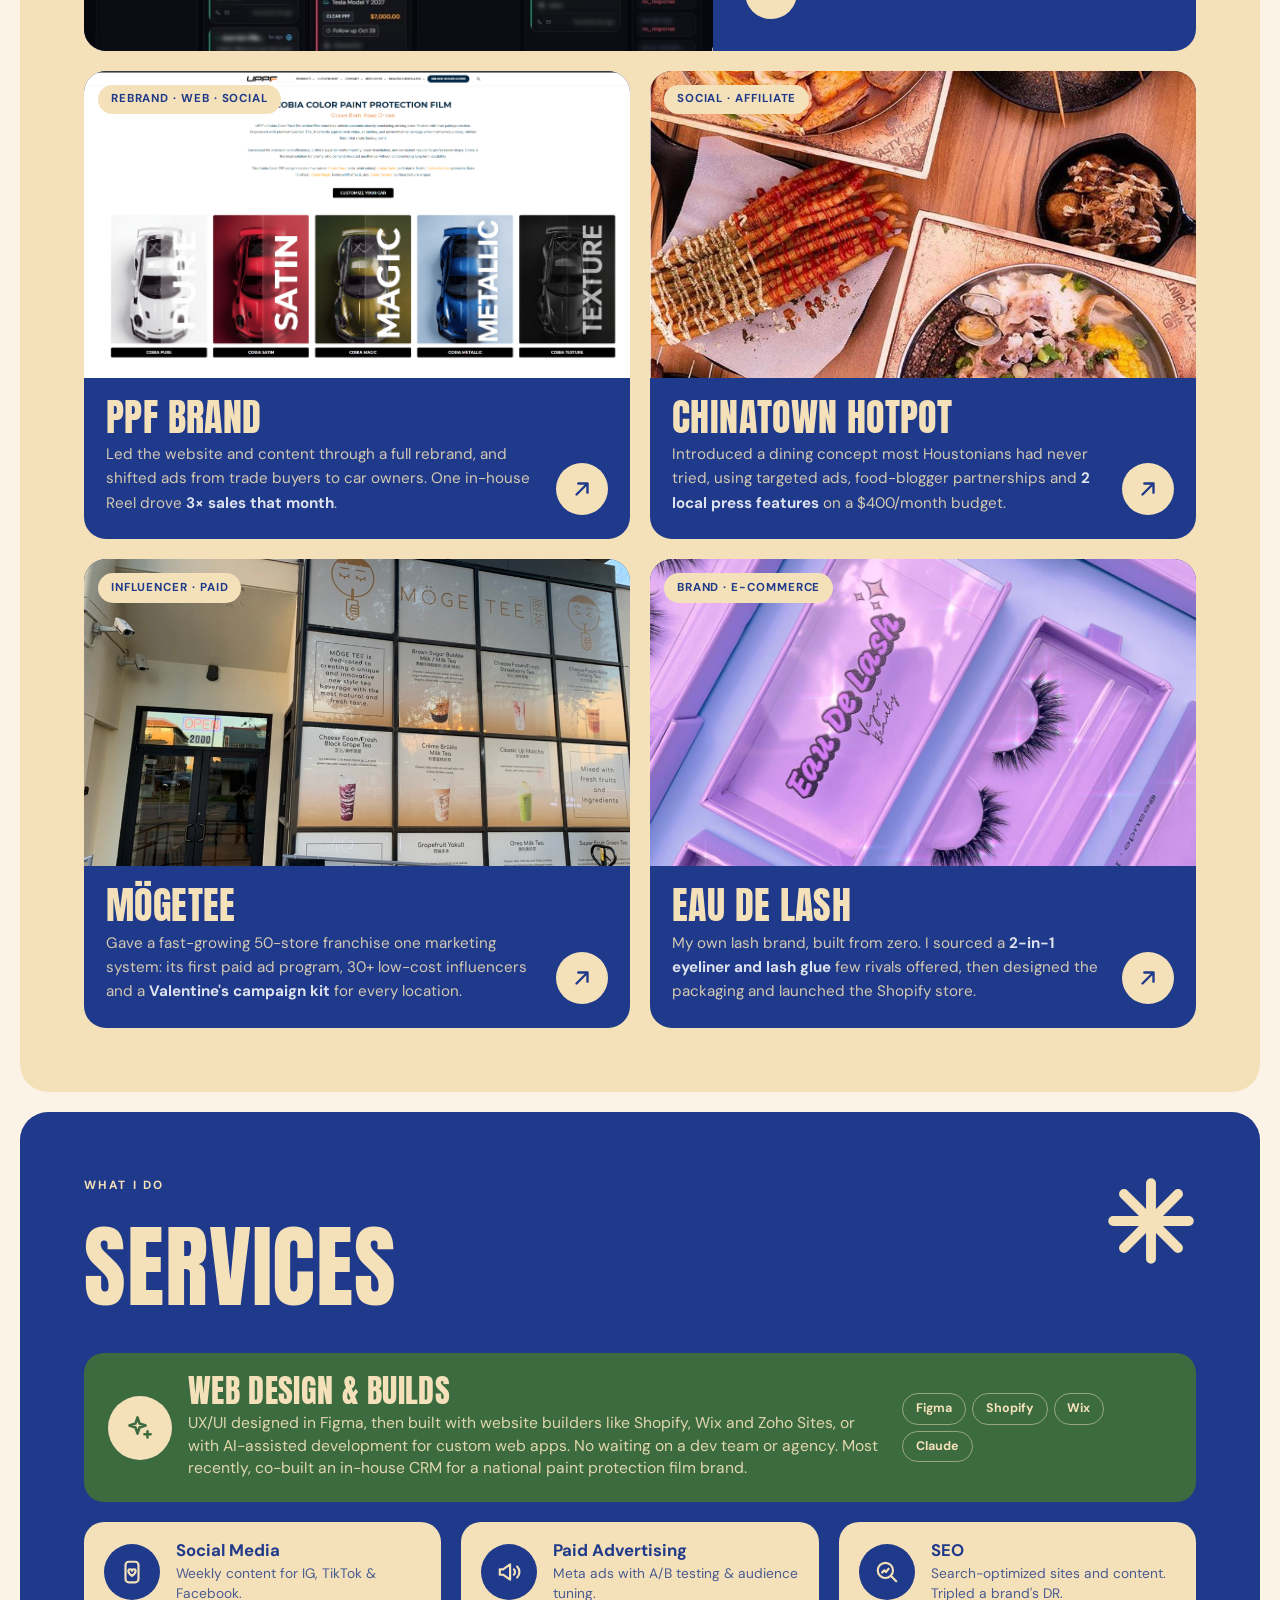
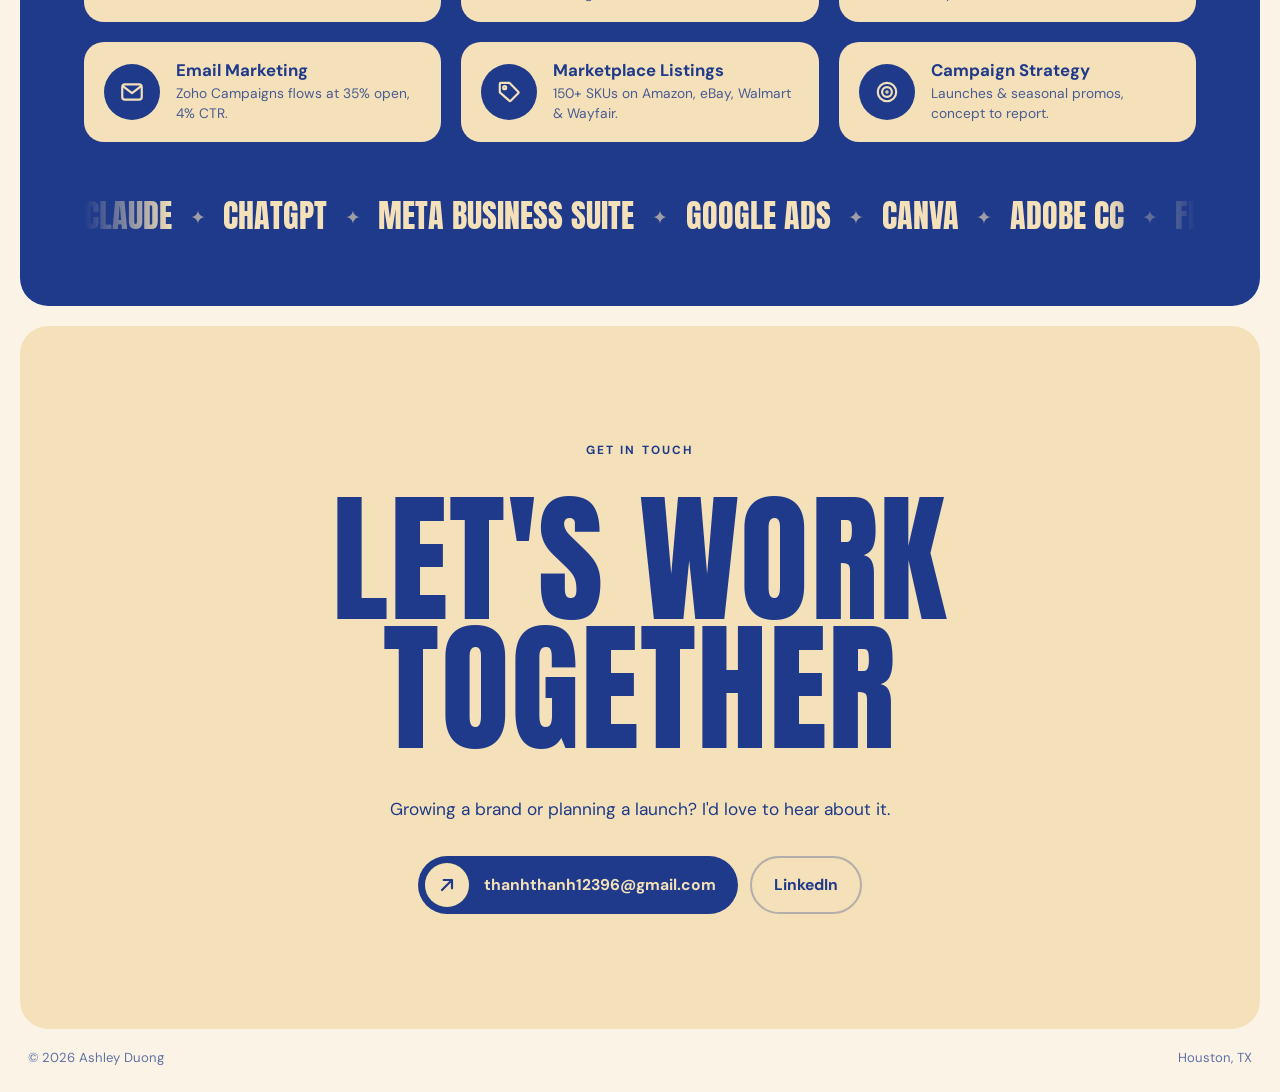
==== commit 0f6d2bbc: "Add interactive tool demos and sharpen v2 case study summaries Homepage summaries now lead with stra" ====
--- a/v2/index.html
+++ b/v2/index.html
@@ -83,7 +83,7 @@
           <div class="project-body">
             <div>
               <h3 class="display">In-House CRM</h3>
-              <p>Co-built a custom sales CRM with <b>Claude</b> that takes every lead from first message to installed job.</p>
+              <p>Co-built a sales CRM with <b>Claude</b> that pulls leads from forms, DMs, ads and walk-ins onto one board, flags overdue follow-ups, and sends quotes in a few clicks.</p>
             </div>
             <span class="arrow-btn"><svg><use href="#i-arrow"/></svg></span>
           </div>
@@ -96,7 +96,7 @@
           <div class="project-body">
             <div>
               <h3 class="display">PPF Brand</h3>
-              <p>Rebuilt the website, launched viral content and supported a <b>400+ dealer</b> national network.</p>
+              <p>Led the website and content through a full rebrand, and shifted ads from trade buyers to car owners. One in-house Reel drove <b>3× sales that month</b>.</p>
             </div>
             <span class="arrow-btn"><svg><use href="#i-arrow"/></svg></span>
           </div>
@@ -109,7 +109,7 @@
           <div class="project-body">
             <div>
               <h3 class="display">Chinatown Hotpot</h3>
-              <p>Took Houston's first individual hotpot from <b>200 to 3,000+</b> followers.</p>
+              <p>Introduced a dining concept most Houstonians had never tried, using targeted ads, food-blogger partnerships and <b>2 local press features</b> on a $400/month budget.</p>
             </div>
             <span class="arrow-btn"><svg><use href="#i-arrow"/></svg></span>
           </div>
@@ -122,7 +122,7 @@
           <div class="project-body">
             <div>
               <h3 class="display">MögeTee</h3>
-              <p><b>3,000+ followers in 4 months</b> for a 50-location boba franchise.</p>
+              <p>Gave a fast-growing 50-store franchise one marketing system: its first paid ad program, 30+ low-cost influencers and a <b>Valentine's campaign kit</b> for every location.</p>
             </div>
             <span class="arrow-btn"><svg><use href="#i-arrow"/></svg></span>
           </div>
@@ -135,7 +135,7 @@
           <div class="project-body">
             <div>
               <h3 class="display">Eau De Lash</h3>
-              <p>My own lash brand, built from zero to <b>1,300+ followers</b> and a live Shopify store.</p>
+              <p>My own lash brand, built from zero. I sourced a <b>2-in-1 eyeliner and lash glue</b> few rivals offered, then designed the packaging and launched the Shopify store.</p>
             </div>
             <span class="arrow-btn"><svg><use href="#i-arrow"/></svg></span>
           </div>
--- a/v2/assets/site.css
+++ b/v2/assets/site.css
@@ -380,6 +380,112 @@
 .tool h3 { font-size: 1.15rem; margin-bottom: 0.4rem; }
 .tool p { font-size: 0.93rem; opacity: 0.85; }
 
+/* interactive tool demos (dark app recreation) */
+.sim-intro { max-width: 46ch; margin: -0.6rem 0 0; opacity: 0.85; font-size: 1.05rem; }
+.sim-link { display: inline-block; margin-top: 0.9rem; font-size: 0.9rem; font-weight: 700; color: var(--cream); }
+
+.demo-row { display: grid; grid-template-columns: minmax(0, 1.25fr) minmax(0, 1fr); gap: clamp(20px, 4vw, 56px); align-items: start; margin-top: clamp(28px, 4vw, 48px); }
+.demo-text { position: sticky; top: 110px; }
+.demo-text h3 { font-size: clamp(1.3rem, 2.4vw, 1.7rem); margin-bottom: 0.6rem; }
+.demo-text p { opacity: 0.85; }
+
+.app {
+  --a-bg: #0d0e10; --a-panel: #17191c; --a-line: #2a2d32; --a-text: #eceef0; --a-mute: #8d929a; --a-teal: #1cc6c9;
+  background: var(--a-bg); color: var(--a-text); border-radius: 20px; overflow: hidden;
+  box-shadow: 0 24px 60px rgba(0,0,0,0.35); font-size: 0.9rem;
+}
+.app [hidden] { display: none !important; }
+.app button { font: inherit; color: inherit; cursor: pointer; }
+.app button:focus-visible, .app a:focus-visible { outline: 2px solid var(--a-teal); outline-offset: 2px; }
+.app-bar { display: flex; align-items: center; justify-content: space-between; gap: 10px; padding: 14px 18px; border-bottom: 1px solid var(--a-line); }
+.app-title { font-weight: 700; font-size: 1.05rem; }
+.app-pill { background: var(--a-teal); color: #04292a; font-weight: 700; padding: 0.45rem 1rem; border-radius: 999px; text-decoration: none; font-size: 0.85rem; }
+.app-pill--ghost { background: var(--a-panel); color: var(--a-text); border: 1px solid var(--a-line); font-weight: 600; }
+.app-pill--ghost b { color: var(--a-teal); }
+.app-demo { margin: 0; padding: 9px 18px; background: #3a2a07; color: #ffd27a; font-size: 0.78rem; line-height: 1.45; }
+
+.app-stage { display: grid; gap: 8px; padding: 12px; background: #f4f4f2; }
+.app-stage.is-compare { grid-template-columns: 1fr 1fr; }
+.app-view { position: relative; }
+.app-photo { display: block; width: 100%; height: auto; aspect-ratio: 1400 / 781; object-fit: cover; border-radius: 8px; background: #e2e2df; }
+.app-photo--tint { aspect-ratio: 1200 / 805; border-radius: 10px; background: #1a1b1e; }
+.app-ab { position: absolute; top: 6px; right: 6px; width: 22px; height: 22px; border-radius: 50%; display: grid; place-items: center; background: var(--a-teal); color: #04292a; font-size: 0.72rem; font-weight: 700; }
+.app-stage--dark { background: var(--a-bg); padding-bottom: 10px; }
+.app-meter { display: flex; align-items: center; gap: 12px; padding: 4px 6px 0; }
+.app-meter-bar { flex: 1; height: 4px; border-radius: 4px; background: rgba(255,255,255,0.15); overflow: hidden; }
+.app-meter-bar i { display: block; height: 100%; background: var(--a-teal); transition: width .35s ease; }
+.app-meter b { font-size: 0.78rem; white-space: nowrap; }
+
+.app-info { display: flex; justify-content: center; align-items: center; gap: 10px; padding: 14px 18px 4px; }
+.app-badge { background: var(--a-teal); color: #04292a; font-weight: 700; font-size: 0.8rem; padding: 0.25rem 0.8rem; border-radius: 999px; }
+.app-info b { font-size: 1.15rem; }
+.app-warn { margin: 0; text-align: center; color: #ff8a3d; font-size: 0.72rem; font-weight: 700; padding-bottom: 12px; border-bottom: 1px solid var(--a-line); }
+
+.app-section { padding: 14px 18px; border-bottom: 1px solid var(--a-line); }
+.app-h { font-size: 0.8rem; letter-spacing: 0.12em; text-transform: uppercase; margin-bottom: 0.3rem; }
+.app-mute { color: var(--a-mute); font-size: 0.8rem; line-height: 1.5; margin: 0; }
+.app-mute b { color: var(--a-teal); }
+.app-compare { display: grid; grid-template-columns: 1fr auto 1fr; align-items: center; gap: 8px; margin: 12px 0; }
+.cmp-slot { display: flex; flex-direction: column; padding: 8px 12px; border-radius: 12px; background: var(--a-panel); border: 1px dashed var(--a-line); min-width: 0; }
+.cmp-slot.is-a, .cmp-slot.is-b { border-style: solid; border-color: var(--a-teal); }
+.cmp-k { font-size: 0.65rem; font-weight: 700; color: var(--a-teal); letter-spacing: 0.08em; text-transform: uppercase; }
+.cmp-slot b { font-size: 0.85rem; overflow: hidden; text-overflow: ellipsis; white-space: nowrap; }
+.cmp-slot:not(.is-b):not(.is-a) b { color: var(--a-mute); font-weight: 500; }
+.cmp-slot small { color: var(--a-mute); font-size: 0.7rem; }
+.cmp-vs { font-size: 0.65rem; color: var(--a-mute); font-weight: 700; }
+.app-btn { width: 100%; padding: 0.6rem; border-radius: 10px; border: 0; background: var(--a-teal); color: #04292a !important; font-weight: 700; }
+.app-btn:disabled { background: var(--a-panel); color: var(--a-mute) !important; cursor: not-allowed; }
+
+.app-tabs { display: flex; gap: 6px; padding: 12px 18px 0; overflow-x: auto; scrollbar-width: none; }
+.app-tabs button { flex: none; padding: 0.4rem 0.8rem; border-radius: 999px; border: 1px solid var(--a-line); background: var(--a-panel); font-size: 0.78rem; font-weight: 600; }
+.app-tabs button span { color: var(--a-mute); margin-left: 2px; }
+.app-tabs button[aria-pressed="true"] { background: var(--a-teal); border-color: var(--a-teal); color: #04292a; }
+.app-tabs button[aria-pressed="true"] span { color: #04292a; }
+.app-grid { display: grid; grid-template-columns: repeat(3, 1fr); gap: 8px; padding: 12px 18px 18px; }
+.cc { position: relative; }
+.cc-main { width: 100%; display: block; position: relative; padding: 0; border-radius: 12px; border: 2px solid transparent; overflow: hidden; background: #e2e2df; }
+.cc-main img { display: block; width: 100%; height: auto; aspect-ratio: 420 / 234; object-fit: cover; }
+.cc-main span { position: absolute; left: 0; right: 0; bottom: 0; padding: 14px 4px 5px; font-size: 0.72rem; font-weight: 700; color: #fff; background: linear-gradient(transparent, rgba(0,0,0,0.75)); text-align: center; }
+.cc.is-a .cc-main { border-color: var(--a-teal); }
+.cc.is-b .cc-main { border-color: #ffd27a; }
+.cc-plus, .cc-badge { position: absolute; top: 5px; left: 5px; width: 22px; height: 22px; border-radius: 50%; display: grid; place-items: center; font-size: 0.8rem; font-weight: 700; line-height: 1; }
+.cc-plus { border: 0; background: rgba(13,14,16,0.75); color: #fff !important; }
+.cc-badge { left: auto; right: 5px; background: var(--a-teal); color: #04292a; }
+.cc-badge--b { background: #ffd27a; }
+
+.vlt-row { display: grid; grid-template-columns: repeat(6, 1fr); gap: 6px; padding: 14px 18px 4px; }
+.vlt-row button { display: flex; flex-direction: column; align-items: center; padding: 8px 2px; border-radius: 10px; border: 2px solid transparent; background: var(--a-panel); }
+.vlt-row b { font-size: 0.9rem; }
+.vlt-row small { font-size: 0.62rem; color: var(--a-mute); }
+.vlt-row button[aria-pressed="true"] { border-color: var(--a-teal); }
+.vlt-row button[aria-pressed="true"] b, .vlt-row button[aria-pressed="true"] small { color: var(--a-teal); }
+.vlt-ends { display: flex; justify-content: space-between; padding: 0 18px; color: var(--a-mute); font-size: 0.68rem; font-weight: 600; }
+.law { display: inline-block; margin: 12px 18px 0; padding: 0.35rem 0.8rem; border-radius: 999px; font-size: 0.78rem; font-weight: 700; }
+.law--ok { background: rgba(34,197,94,0.12); color: #4ade80; border: 1px solid rgba(74,222,128,0.4); }
+.law--no { background: rgba(239,68,68,0.12); color: #f87171; border: 1px solid rgba(248,113,113,0.4); }
+.app-stats { display: grid; grid-template-columns: repeat(3, 1fr); gap: 8px; padding: 12px 18px; }
+.app-stats div { display: flex; flex-direction: column; align-items: center; padding: 10px 4px; border-radius: 12px; background: var(--a-panel); border: 1px solid var(--a-line); }
+.app-stats b { font-size: 1.2rem; }
+.app-stats small { font-size: 0.68rem; color: var(--a-mute); }
+.app-panel { margin: 0 18px 18px; padding: 14px; border-radius: 14px; background: var(--a-panel); border: 1px solid var(--a-line); display: grid; gap: 10px; }
+.app-panel-h { display: flex; justify-content: space-between; align-items: baseline; gap: 8px; }
+.app-panel-h span { font-family: ui-monospace, monospace; font-size: 0.72rem; color: var(--a-mute); }
+.spec-bar { display: grid; grid-template-columns: 1fr auto; row-gap: 4px; font-size: 0.75rem; }
+.spec-bar span { color: var(--a-mute); }
+.spec-bar i { grid-column: 1 / -1; height: 5px; border-radius: 5px; background: #24272c; overflow: hidden; }
+.spec-bar em { display: block; height: 100%; background: var(--a-teal); transition: width .35s ease; }
+.app-tech { display: flex; flex-direction: column; padding: 10px 12px; border-radius: 10px; border: 1px solid rgba(28,198,201,0.3); background: rgba(28,198,201,0.06); }
+.app-tech b { font-size: 0.8rem; }
+.app-tech small { color: var(--a-mute); font-size: 0.72rem; }
+
+@media (max-width: 900px) {
+  .demo-row { grid-template-columns: 1fr; }
+  .demo-text { position: static; order: -1; }
+}
+@media (max-width: 480px) {
+  .vlt-row { grid-template-columns: repeat(3, 1fr); }
+}
+
 /* gallery + lightbox */
 .gallery { columns: 3 220px; column-gap: var(--gutter); }
 .gallery a {
